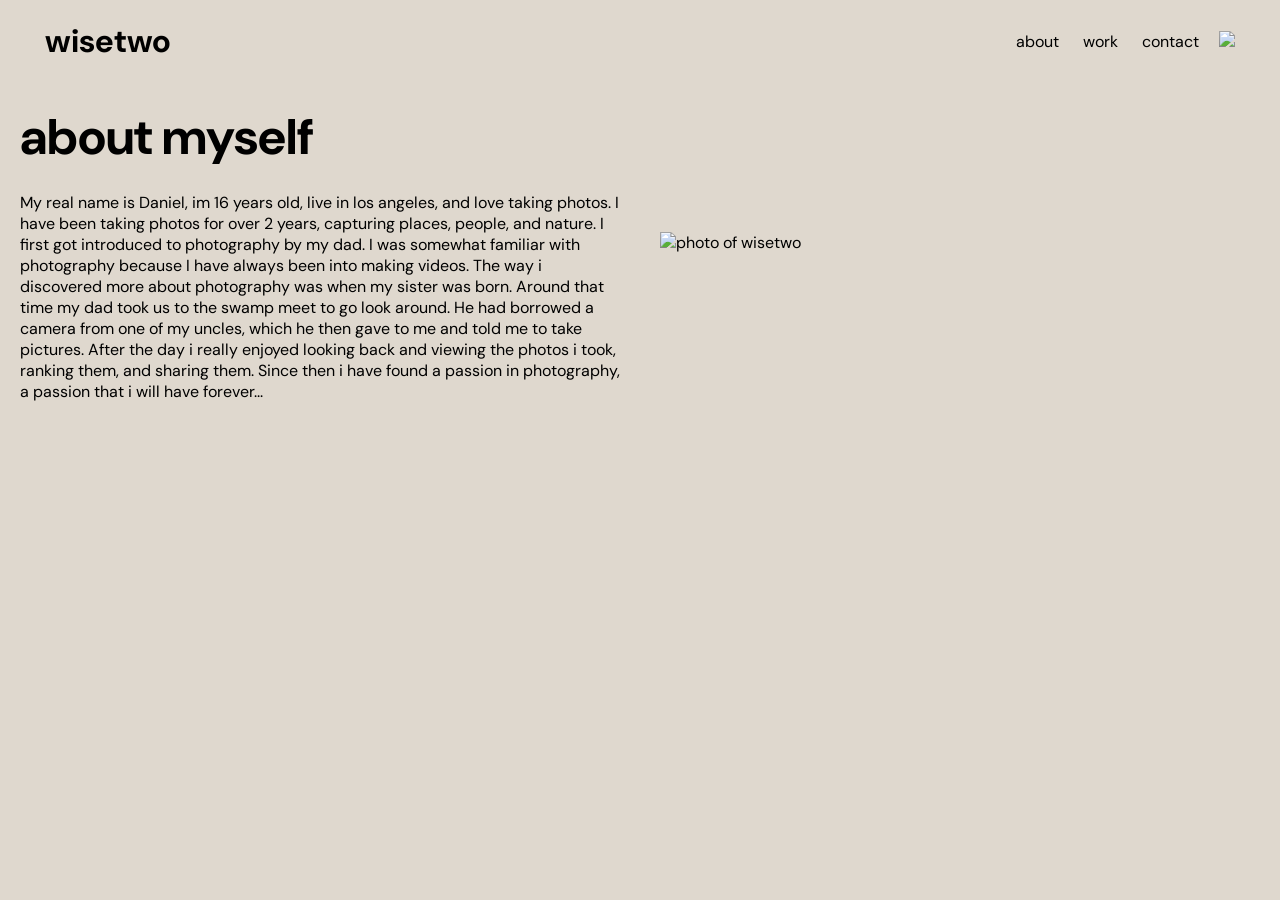
==== about.html @ c3305310 "Add files via upload" ====
<!DOCTYPE html>
<html>
<head>
    <meta charset="utf-8">
    <title>about</title>
    <link rel="stylesheet" href="style.css">
    <link rel="preconnect" href="https://fonts.googleapis.com">
    <link rel="preconnect" href="https://fonts.gstatic.com" crossorigin>
    <link href="https://fonts.googleapis.com/css2?family=DM+Sans:ital,opsz,wght@0,9..40,100..1000;1,9..40,100..1000&display=swap" rel="stylesheet">
</head>
<body>
    <div class="header">
        <div class="container">
            <div class="navbar">
                <div class="logo">
                    <a href="home.html"><h1>wisetwo</h1></a>
                </div>
                <nav>
                    <ul>
                        <li><a href="about.html">about</a></li>
                        <li><a href="work.html">work</a></li>
                        <li><a href="contact.html">contact</a></li>
                    </ul>
                </nav>
                <a href="cart.html">
                    <img src="photos/cart.png" width="30px" >
                </a>
            </div>
        </div>
        <div class="row">
            <div class="aboutpage">
                <h1>about myself</h1>
                <p> My real name is Daniel, im 16 years old, 
                live in los angeles, and love taking photos.
                I have been taking photos for over 2 years,
                capturing places, people, and nature. I first 
                got introduced to photography by my dad. I was 
                somewhat familiar with photography because I 
                have always been into making videos. The way 
                i discovered more about photography was when 
                my sister was born. Around that time my dad 
                took us to the swamp meet to go look around. 
                He had borrowed a camera from one of my uncles, 
                which he then gave to me and told me to take 
                pictures. After the day i really enjoyed looking 
                back and viewing the photos i took, ranking them, 
                and sharing them. Since then i have found a 
                passion in photography, a passion that i will
                have forever...
                </p>
            </div>  
            <div class="aboutpage">
                <img class="aboutimg" src="photos/wisetwo4.JPG" alt="photo of wisetwo">
            </div>
          
        </div>
    </div>
</body>

</html>
---- style.css ----
*{
    margin: 0;
    padding: 0;
    box-sizing: border-box;
}
body{
    font-family: "DM Sans", sans-serif;
    font-optical-sizing: auto;
    font-style: normal;
    background-color: rgb(223, 216, 206);
}
a{
    color: inherit;
    text-decoration: none;
}
a:hover{
    transition: all  .2s ease-in;
    opacity: 0.5;
}
.container{
    max-width: 1300px;
    margin: auto;
    padding-left: 25px;
    padding-right: 25px;
}
.navbar{
    display: flex;
    align-items: center;
    padding: 20px;
}
nav{
    flex: 1;
    text-align: right;
}
nav ul{
    display: inline-block;
    list-style-type: none;
}
nav ul li{
    display: inline-block;
    margin-right: 20px;
}
.row{
    display: flex;
    align-items: center;
    flex-wrap: wrap;
    justify-content: space-around;
}
.homepage{
    flex-basis: 45%;
    min-width: 600px;
}
.homepage img{
    max-width: 100%;
    padding: 50px 0;
}
.homepage h1{
    font-size: 50px;
    line-height: 60px;
    margin: 25px 0;
}
.aboutpage{
    flex-basis: 45%;
    min-width: 600px;
}
.aboutpage img{
    max-width: 100%;
    padding: 50px 0;
}
.aboutpage h1{
    font-size: 50px;
    line-height: 60px;
    margin: 25px 0;
}
.workpage{
    display: flex;
    align-items: center;
    flex-wrap: wrap;
    justify-content: space-evenly;
}
.workpage img{
    max-height: 450px;
    padding: 5px;
}
.workpage.side{
    height: 450px;
    width: 900px;
}
.workpage.vert{
    height: 450px;
    width: 900px;
}
.contactpage{
    flex-basis: 45%;
    min-width: 500px;
}
.contactpage h1{
    font-size: 50px;
    line-height: 60px;
    margin: 25px 0;
}
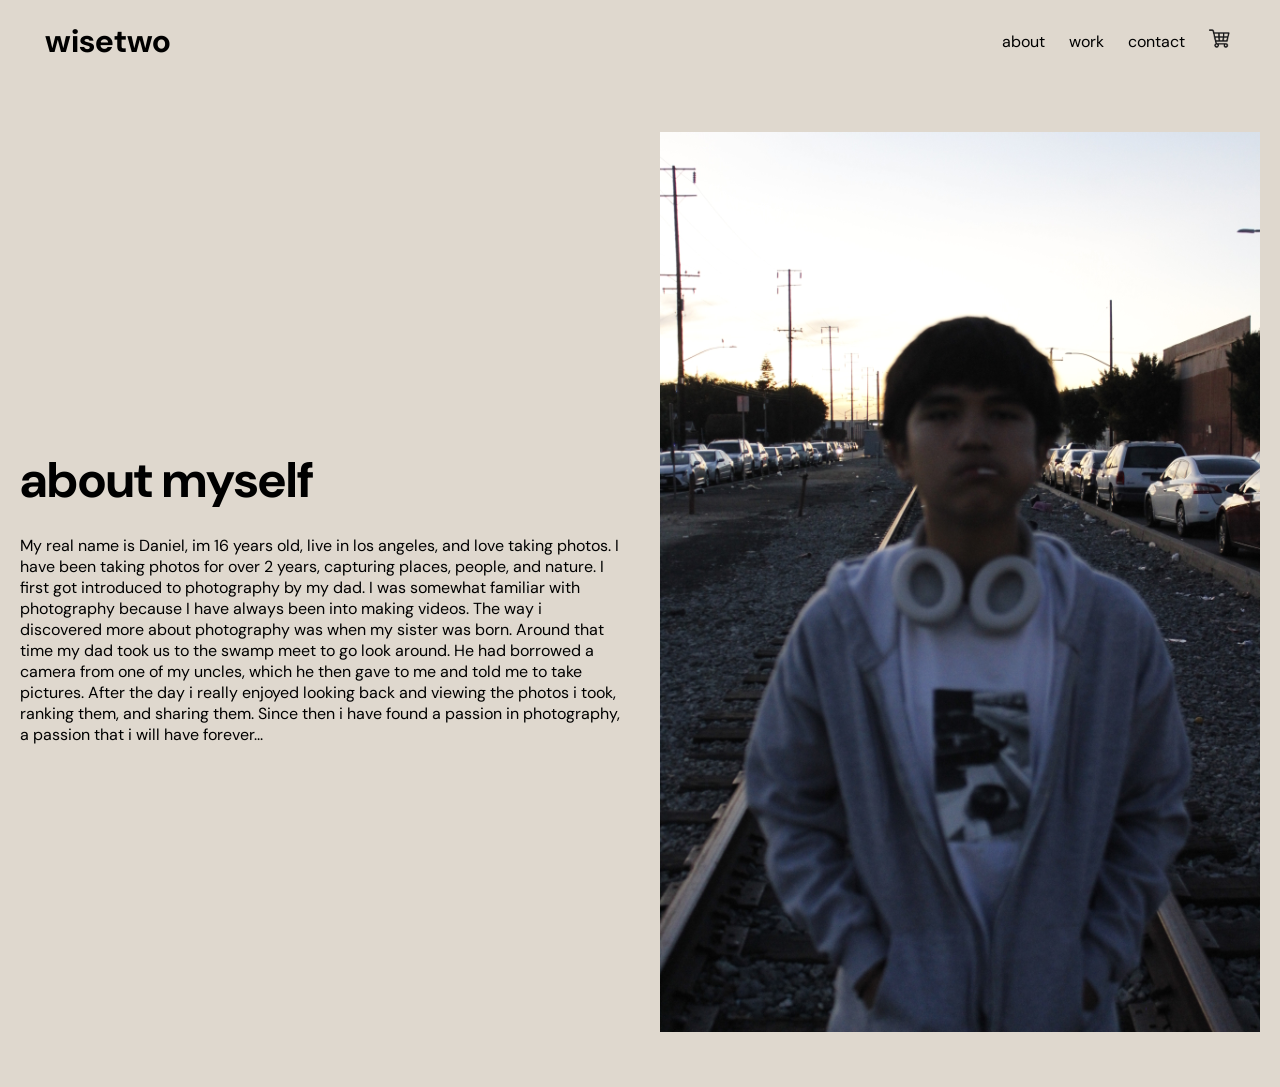
==== commit 19f41737: "Update about.html" ====
--- a/about.html
+++ b/about.html
@@ -23,7 +23,7 @@
                     </ul>
                 </nav>
                 <a href="cart.html">
-                    <img src="photos/cart.png" width="30px" >
+                    <img src="cart.png" width="30px" >
                 </a>
             </div>
         </div>
@@ -50,11 +50,11 @@
                 </p>
             </div>  
             <div class="aboutpage">
-                <img class="aboutimg" src="photos/wisetwo4.JPG" alt="photo of wisetwo">
+                <img class="aboutimg" src="wisetwo4.JPG" alt="photo of wisetwo">
             </div>
           
         </div>
     </div>
 </body>
 
-</html>+</html>
